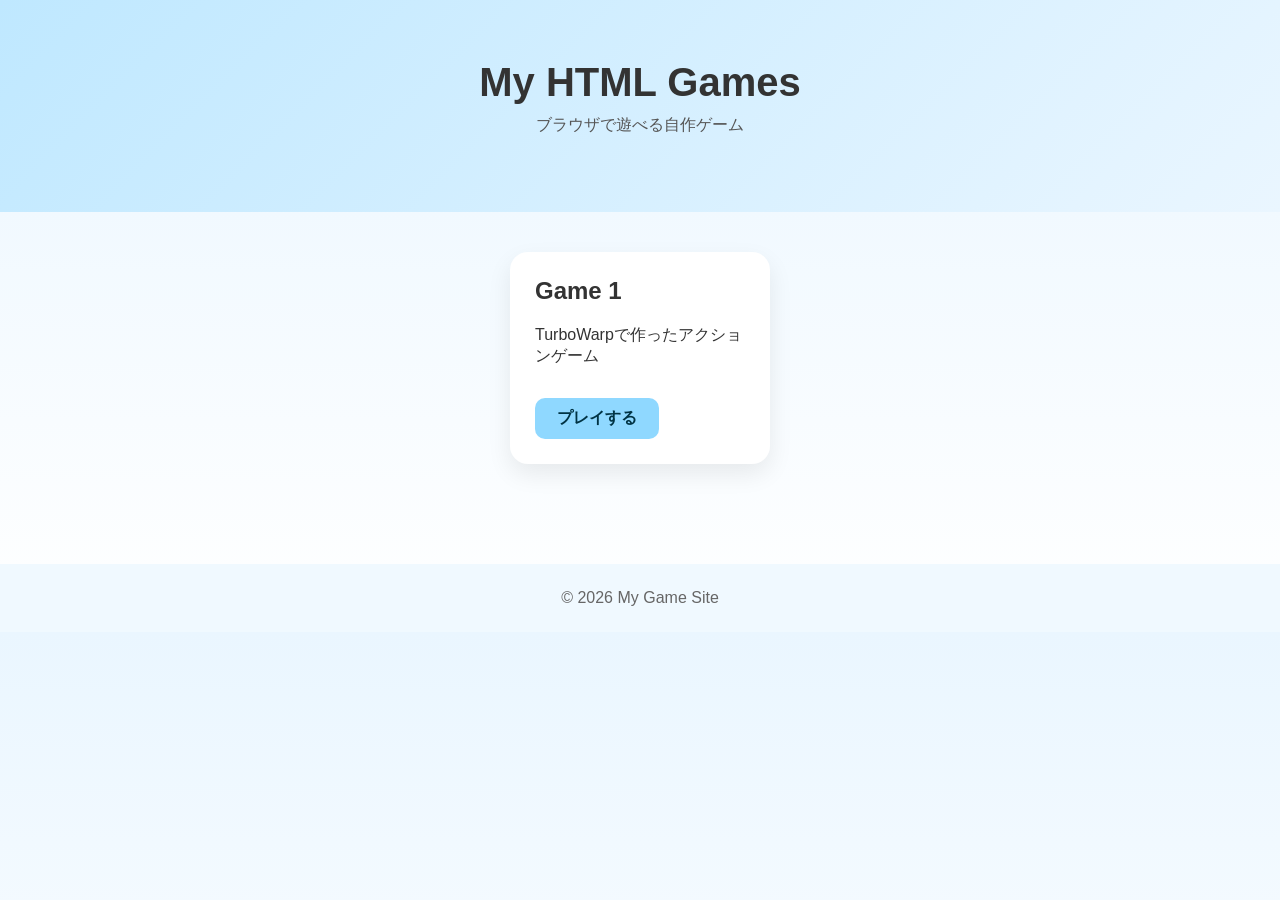
==== index.html @ 66bc7dca "Update index.html with new content and styles" ====
<!DOCTYPE html>
<html lang="ja">
<head>
<meta charset="UTF-8">
<title>My Game Site</title>

<style>

*{
box-sizing:border-box;
}

body{
margin:0;
font-family:"Segoe UI",sans-serif;
background:linear-gradient(180deg,#eaf6ff,#ffffff);
color:#333;
}

/* ヘッダー */

header{
text-align:center;
padding:60px 20px;
background:linear-gradient(135deg,#bfe8ff,#eaf6ff);
}

header h1{
margin:0;
font-size:40px;
}

header p{
margin-top:10px;
color:#555;
}

/* メイン */

main{
max-width:1000px;
margin:auto;
padding:40px 20px;
}

/* ゲームカード */

.game-list{
display:flex;
justify-content:center;
flex-wrap:wrap;
gap:30px;
}

.game-card{
background:white;
width:260px;
padding:25px;
border-radius:18px;
box-shadow:0 10px 25px rgba(0,0,0,0.08);
transition:transform 0.25s, box-shadow 0.25s;
}

.game-card:hover{
transform:translateY(-8px);
box-shadow:0 15px 35px rgba(0,0,0,0.12);
}

.game-card h2{
margin-top:0;
}

/* ボタン */

.play{
display:inline-block;
margin-top:15px;
padding:10px 22px;
border-radius:10px;
background:#8fd8ff;
color:#003344;
text-decoration:none;
font-weight:bold;
transition:background 0.2s;
}

.play:hover{
background:#6ecfff;
}

/* フッター */

footer{
text-align:center;
padding:25px;
margin-top:60px;
background:#f0f9ff;
color:#666;
}

</style>
</head>

<body>

<header>
<h1>My HTML Games</h1>
<p>ブラウザで遊べる自作ゲーム</p>
</header>

<main>

<div class="game-list">

<div class="game-card">
<h2>Game 1</h2>
<p>TurboWarpで作ったアクションゲーム</p>
<a class="play" href="game1/index.html">プレイする</a>
</div>

</div>

</main>

<footer>
© 2026 My Game Site
</footer>

</body>
</html>
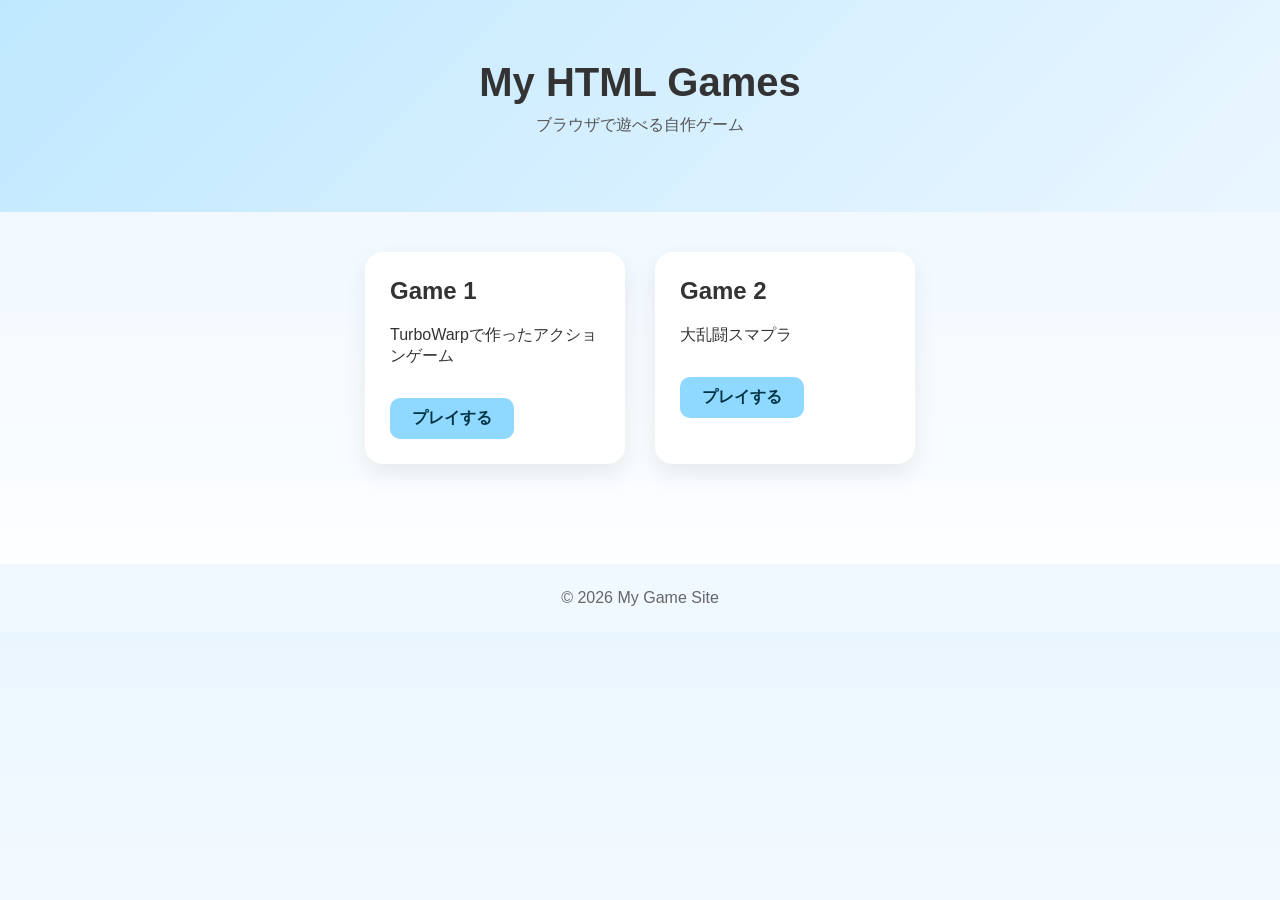
==== commit cdf633e4: "Update game description for Game 2" ====
--- a/index.html
+++ b/index.html
@@ -118,6 +118,12 @@
 <a class="play" href="game1/index.html">プレイする</a>
 </div>
 
+<div class="game-card">
+<h2>Game 2</h2>
+<p>大乱闘スマプラ</p>
+<a class="play" href="game2/index.html">プレイする</a>
+</div>
+  
 </div>
 
 </main>
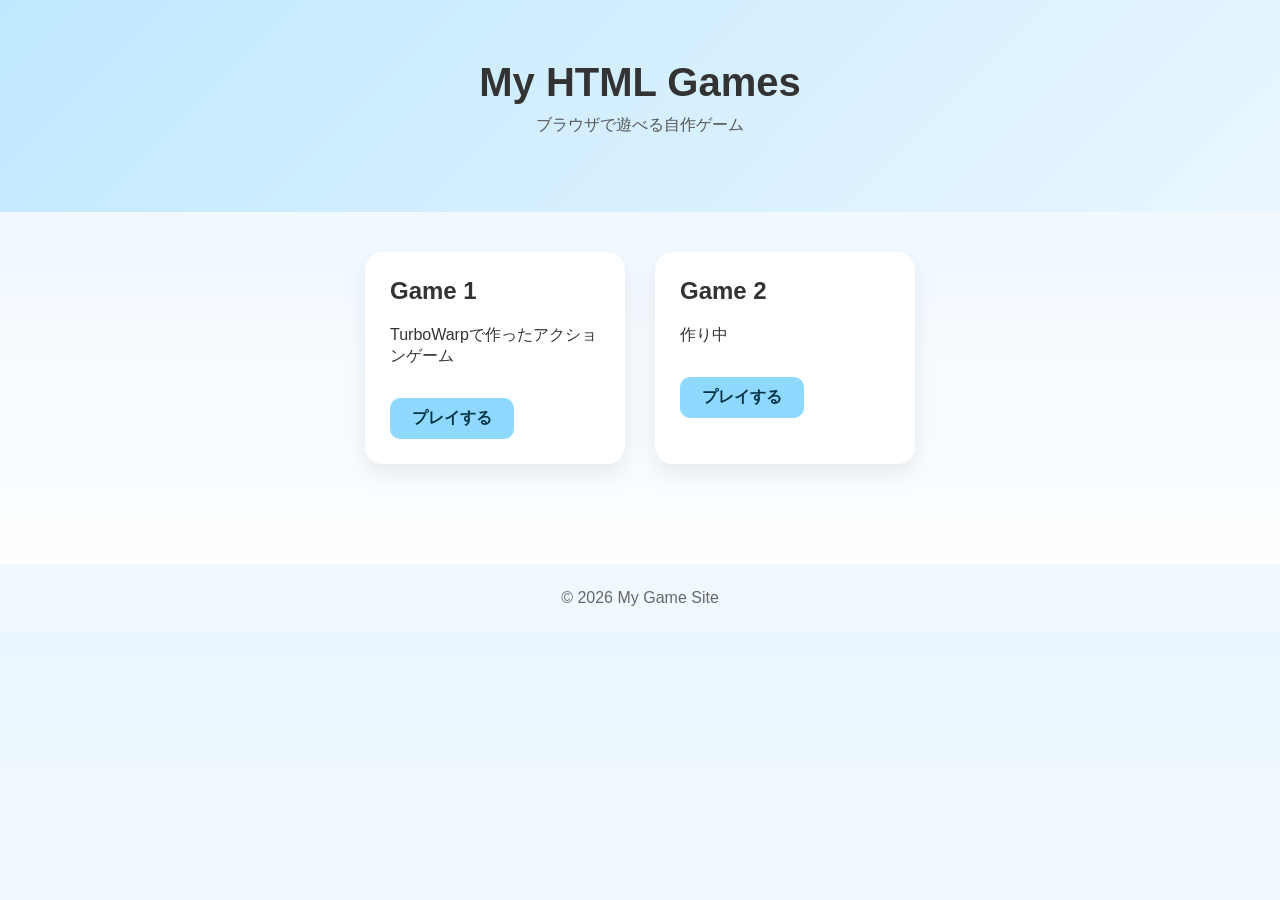
==== commit ee817ffa: "Update index.html" ====
--- a/index.html
+++ b/index.html
@@ -120,7 +120,7 @@
 
 <div class="game-card">
 <h2>Game 2</h2>
-<p>大乱闘スマプラ</p>
+<p>作り中</p>
 <a class="play" href="game2/index.html">プレイする</a>
 </div>
   
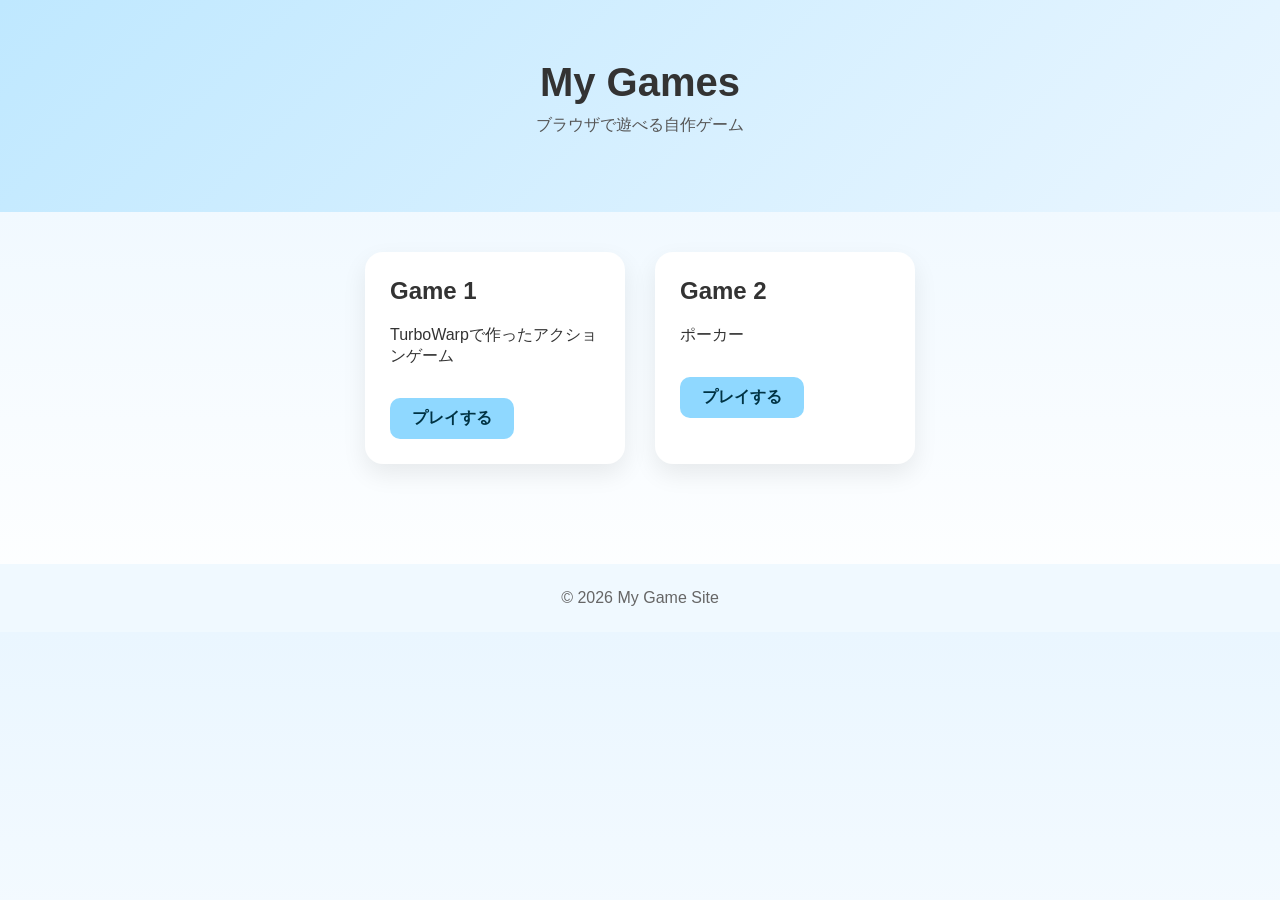
==== commit d28a0692: "Update index.html" ====
--- a/index.html
+++ b/index.html
@@ -2,7 +2,7 @@
 <html lang="ja">
 <head>
 <meta charset="UTF-8">
-<title>My Game Site</title>
+<title>Haruto0baron site</title>
 
 <style>
 
@@ -104,7 +104,7 @@
 <body>
 
 <header>
-<h1>My HTML Games</h1>
+<h1>My Games</h1>
 <p>ブラウザで遊べる自作ゲーム</p>
 </header>
 
@@ -120,7 +120,7 @@
 
 <div class="game-card">
 <h2>Game 2</h2>
-<p>作り中</p>
+<p>ポーカー</p>
 <a class="play" href="game2/index.html">プレイする</a>
 </div>
   
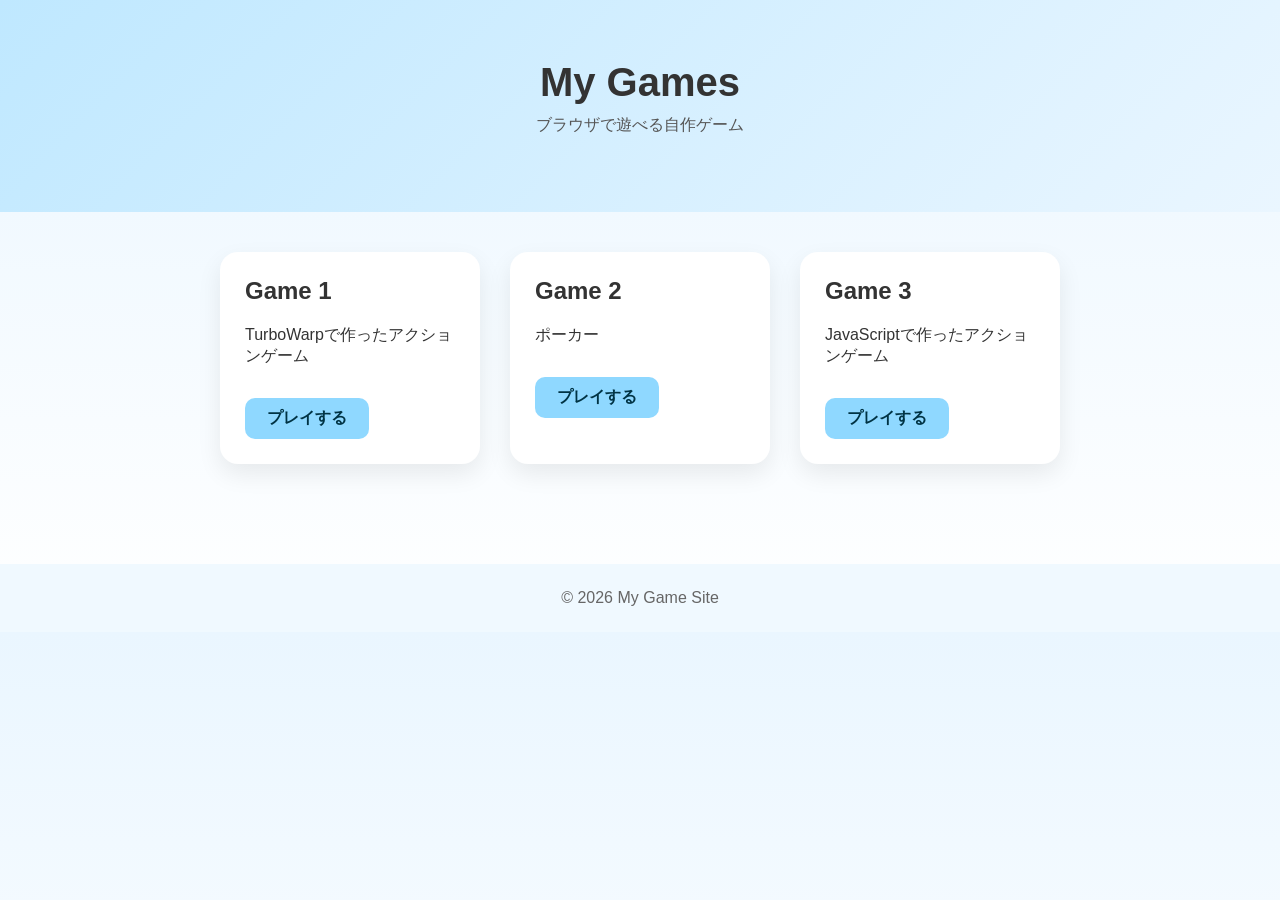
==== commit f2220266: "Update index.html" ====
--- a/index.html
+++ b/index.html
@@ -123,7 +123,13 @@
 <p>ポーカー</p>
 <a class="play" href="game2/index.html">プレイする</a>
 </div>
-  
+
+<div class="game-card">
+<h2>Game 3</h2>
+<p>JavaScriptで作ったアクションゲーム</p>
+<a class="play" href="game2/index.html">プレイする</a>
+</div>
+
 </div>
 
 </main>
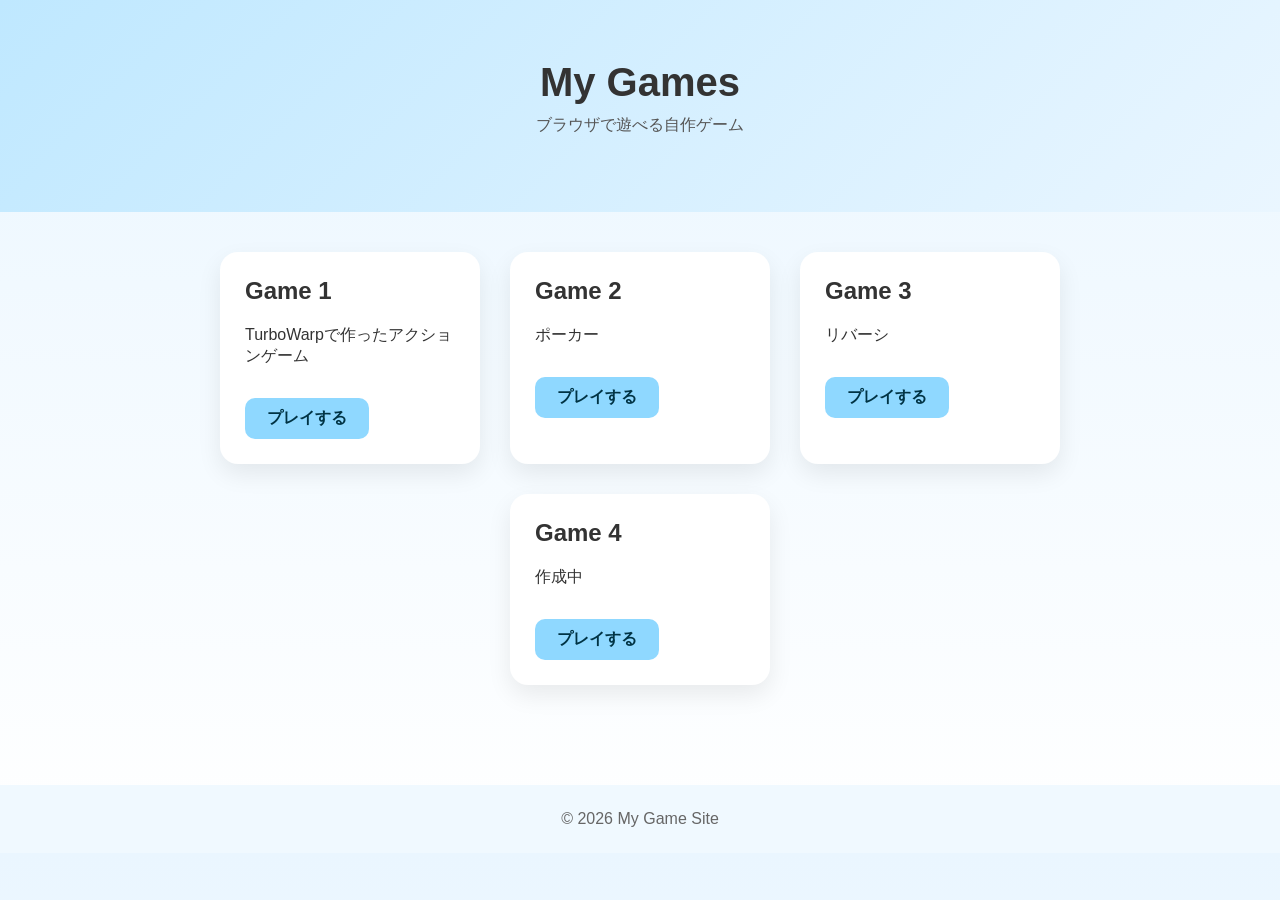
==== commit 16c6c0b4: "Update index.html" ====
--- a/index.html
+++ b/index.html
@@ -126,8 +126,14 @@
 
 <div class="game-card">
 <h2>Game 3</h2>
-<p>JavaScriptで作ったアクションゲーム</p>
-<a class="play" href="game2/index.html">プレイする</a>
+<p>リバーシ</p>
+<a class="play" href="game3/index.html">プレイする</a>
+</div>
+
+<div class="game-card">
+<h2>Game 4</h2>
+<p>作成中</p>
+<a class="play" href="game4/index.html">プレイする</a>
 </div>
 
 </div>
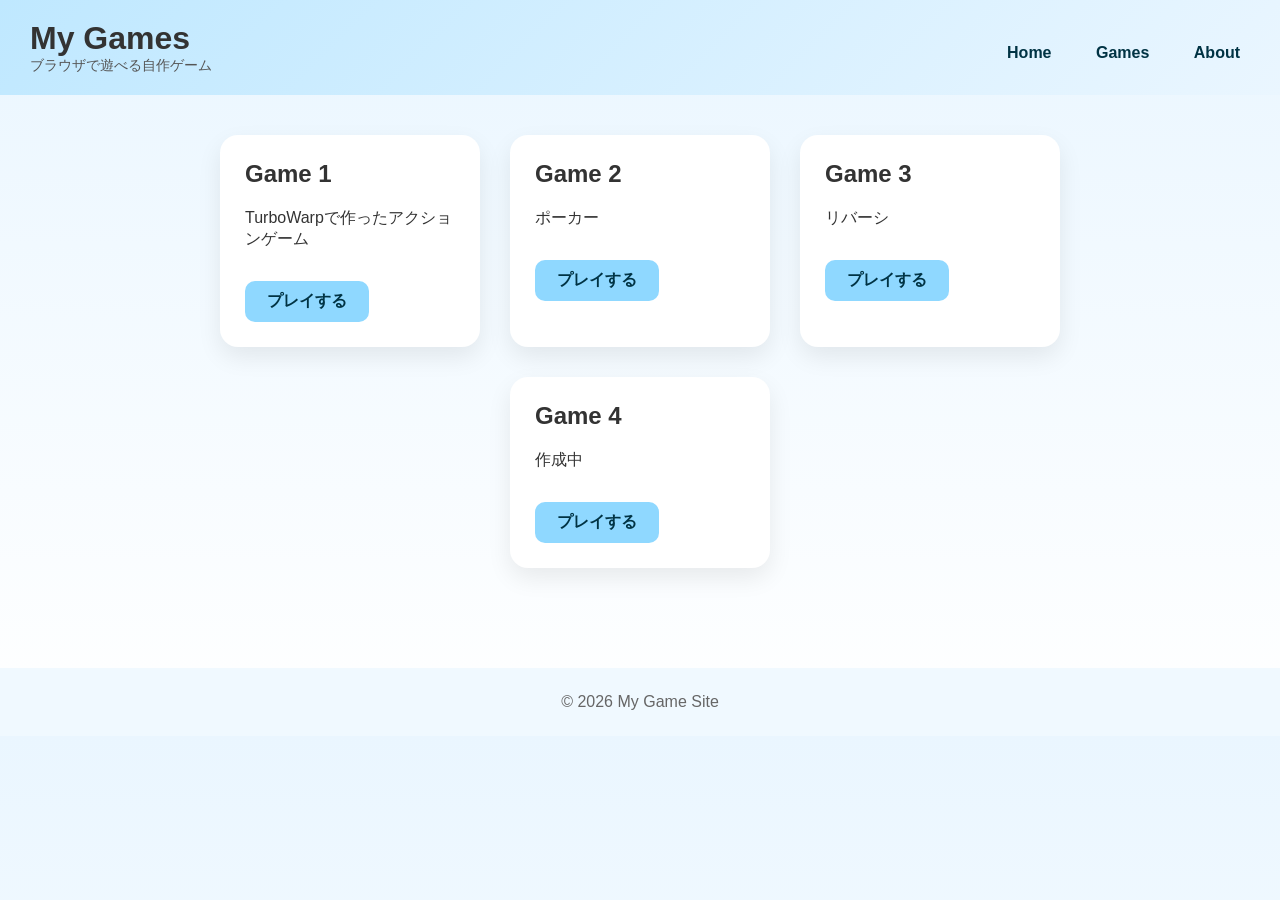
==== commit 55b44e17: "Update index.html" ====
--- a/index.html
+++ b/index.html
@@ -3,145 +3,155 @@
 <head>
 <meta charset="UTF-8">
 <title>Haruto0baron site</title>
-
 <style>
-
 *{
-box-sizing:border-box;
+    box-sizing:border-box;
 }
-
 body{
-margin:0;
-font-family:"Segoe UI",sans-serif;
-background:linear-gradient(180deg,#eaf6ff,#ffffff);
-color:#333;
+    margin:0;
+    font-family:"Segoe UI",sans-serif;
+    background:linear-gradient(180deg,#eaf6ff,#ffffff);
+    color:#333;
 }
 
 /* ヘッダー */
-
 header{
-text-align:center;
-padding:60px 20px;
-background:linear-gradient(135deg,#bfe8ff,#eaf6ff);
+    padding:20px 30px;
+    background:linear-gradient(135deg,#bfe8ff,#eaf6ff);
+    display:flex;
+    justify-content:space-between;
+    align-items:center;
+    flex-wrap:wrap;
+}
+header h1{
+    margin:0;
+    font-size:32px;
+}
+header p{
+    margin:0;
+    color:#555;
+    font-size:14px;
 }
 
-header h1{
-margin:0;
-font-size:40px;
+/* ナビゲーション */
+nav{
+    margin-top:10px;
 }
-
-header p{
-margin-top:10px;
-color:#555;
+nav a{
+    margin-left:20px;
+    text-decoration:none;
+    color:#003344;
+    font-weight:bold;
+    padding:6px 10px;
+    border-radius:6px;
+    transition:background 0.2s;
+}
+nav a:hover{
+    background:#c7edff;
 }
 
 /* メイン */
-
 main{
-max-width:1000px;
-margin:auto;
-padding:40px 20px;
+    max-width:1000px;
+    margin:auto;
+    padding:40px 20px;
 }
 
 /* ゲームカード */
-
 .game-list{
-display:flex;
-justify-content:center;
-flex-wrap:wrap;
-gap:30px;
+    display:flex;
+    justify-content:center;
+    flex-wrap:wrap;
+    gap:30px;
 }
-
 .game-card{
-background:white;
-width:260px;
-padding:25px;
-border-radius:18px;
-box-shadow:0 10px 25px rgba(0,0,0,0.08);
-transition:transform 0.25s, box-shadow 0.25s;
+    background:white;
+    width:260px;
+    padding:25px;
+    border-radius:18px;
+    box-shadow:0 10px 25px rgba(0,0,0,0.08);
+    transition:transform 0.25s, box-shadow 0.25s;
 }
-
 .game-card:hover{
-transform:translateY(-8px);
-box-shadow:0 15px 35px rgba(0,0,0,0.12);
+    transform:translateY(-8px);
+    box-shadow:0 15px 35px rgba(0,0,0,0.12);
 }
-
 .game-card h2{
-margin-top:0;
+    margin-top:0;
 }
 
 /* ボタン */
-
 .play{
-display:inline-block;
-margin-top:15px;
-padding:10px 22px;
-border-radius:10px;
-background:#8fd8ff;
-color:#003344;
-text-decoration:none;
-font-weight:bold;
-transition:background 0.2s;
+    display:inline-block;
+    margin-top:15px;
+    padding:10px 22px;
+    border-radius:10px;
+    background:#8fd8ff;
+    color:#003344;
+    text-decoration:none;
+    font-weight:bold;
+    transition:background 0.2s;
 }
-
 .play:hover{
-background:#6ecfff;
+    background:#6ecfff;
 }
 
 /* フッター */
-
 footer{
-text-align:center;
-padding:25px;
-margin-top:60px;
-background:#f0f9ff;
-color:#666;
+    text-align:center;
+    padding:25px;
+    margin-top:60px;
+    background:#f0f9ff;
+    color:#666;
 }
-
 </style>
 </head>
 
 <body>
 
 <header>
-<h1>My Games</h1>
-<p>ブラウザで遊べる自作ゲーム</p>
+    <div>
+        <h1>My Games</h1>
+        <p>ブラウザで遊べる自作ゲーム</p>
+    </div>
+
+    <nav>
+        <a href="#top">Home</a>
+        <a href="#games">Games</a>
+        <a href="#about">About</a>
+    </nav>
 </header>
 
-<main>
+<main id="games">
+    <div class="game-list">
+        <div class="game-card">
+            <h2>Game 1</h2>
+            <p>TurboWarpで作ったアクションゲーム</p>
+            <a class="play" href="game1/index.html">プレイする</a>
+        </div>
 
-<div class="game-list">
+        <div class="game-card">
+            <h2>Game 2</h2>
+            <p>ポーカー</p>
+            <a class="play" href="game2/index.html">プレイする</a>
+        </div>
 
-<div class="game-card">
-<h2>Game 1</h2>
-<p>TurboWarpで作ったアクションゲーム</p>
-<a class="play" href="game1/index.html">プレイする</a>
-</div>
+        <div class="game-card">
+            <h2>Game 3</h2>
+            <p>リバーシ</p>
+            <a class="play" href="game3/index.html">プレイする</a>
+        </div>
 
-<div class="game-card">
-<h2>Game 2</h2>
-<p>ポーカー</p>
-<a class="play" href="game2/index.html">プレイする</a>
-</div>
-
-<div class="game-card">
-<h2>Game 3</h2>
-<p>リバーシ</p>
-<a class="play" href="game3/index.html">プレイする</a>
-</div>
-
-<div class="game-card">
-<h2>Game 4</h2>
-<p>作成中</p>
-<a class="play" href="game4/index.html">プレイする</a>
-</div>
-
-</div>
-
+        <div class="game-card">
+            <h2>Game 4</h2>
+            <p>作成中</p>
+            <a class="play" href="game4/index.html">プレイする</a>
+        </div>
+    </div>
 </main>
 
-<footer>
-© 2026 My Game Site
+<footer id="about">
+    © 2026 My Game Site
 </footer>
 
 </body>
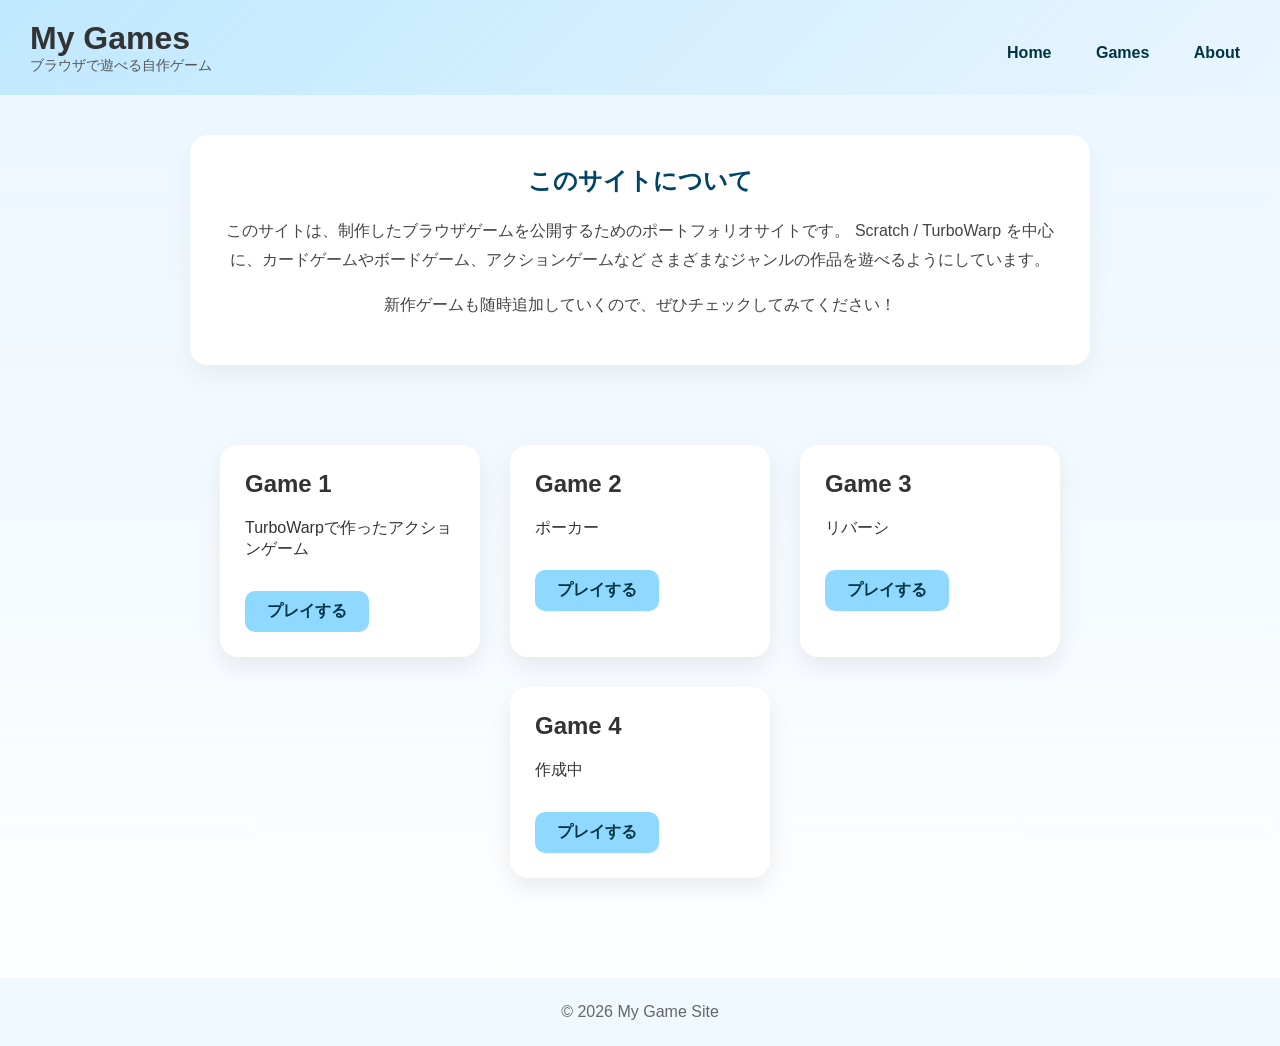
==== commit e3a9af89: "Update index.html" ====
--- a/index.html
+++ b/index.html
@@ -48,6 +48,25 @@
 }
 nav a:hover{
     background:#c7edff;
+}
+
+/* サイト説明 */
+.site-description{
+    background:white;
+    padding:30px 25px;
+    margin:40px auto;
+    max-width:900px;
+    border-radius:18px;
+    box-shadow:0 10px 25px rgba(0,0,0,0.05);
+    text-align:center;
+}
+.site-description h2{
+    margin-top:0;
+    color:#004466;
+}
+.site-description p{
+    line-height:1.8;
+    color:#444;
 }
 
 /* メイン */
@@ -122,6 +141,18 @@
     </nav>
 </header>
 
+<section class="site-description" id="top">
+    <h2>このサイトについて</h2>
+    <p>
+        このサイトは、制作したブラウザゲームを公開するためのポートフォリオサイトです。
+        Scratch / TurboWarp を中心に、カードゲームやボードゲーム、アクションゲームなど
+        さまざまなジャンルの作品を遊べるようにしています。
+    </p>
+    <p>
+        新作ゲームも随時追加していくので、ぜひチェックしてみてください！
+    </p>
+</section>
+
 <main id="games">
     <div class="game-list">
         <div class="game-card">
